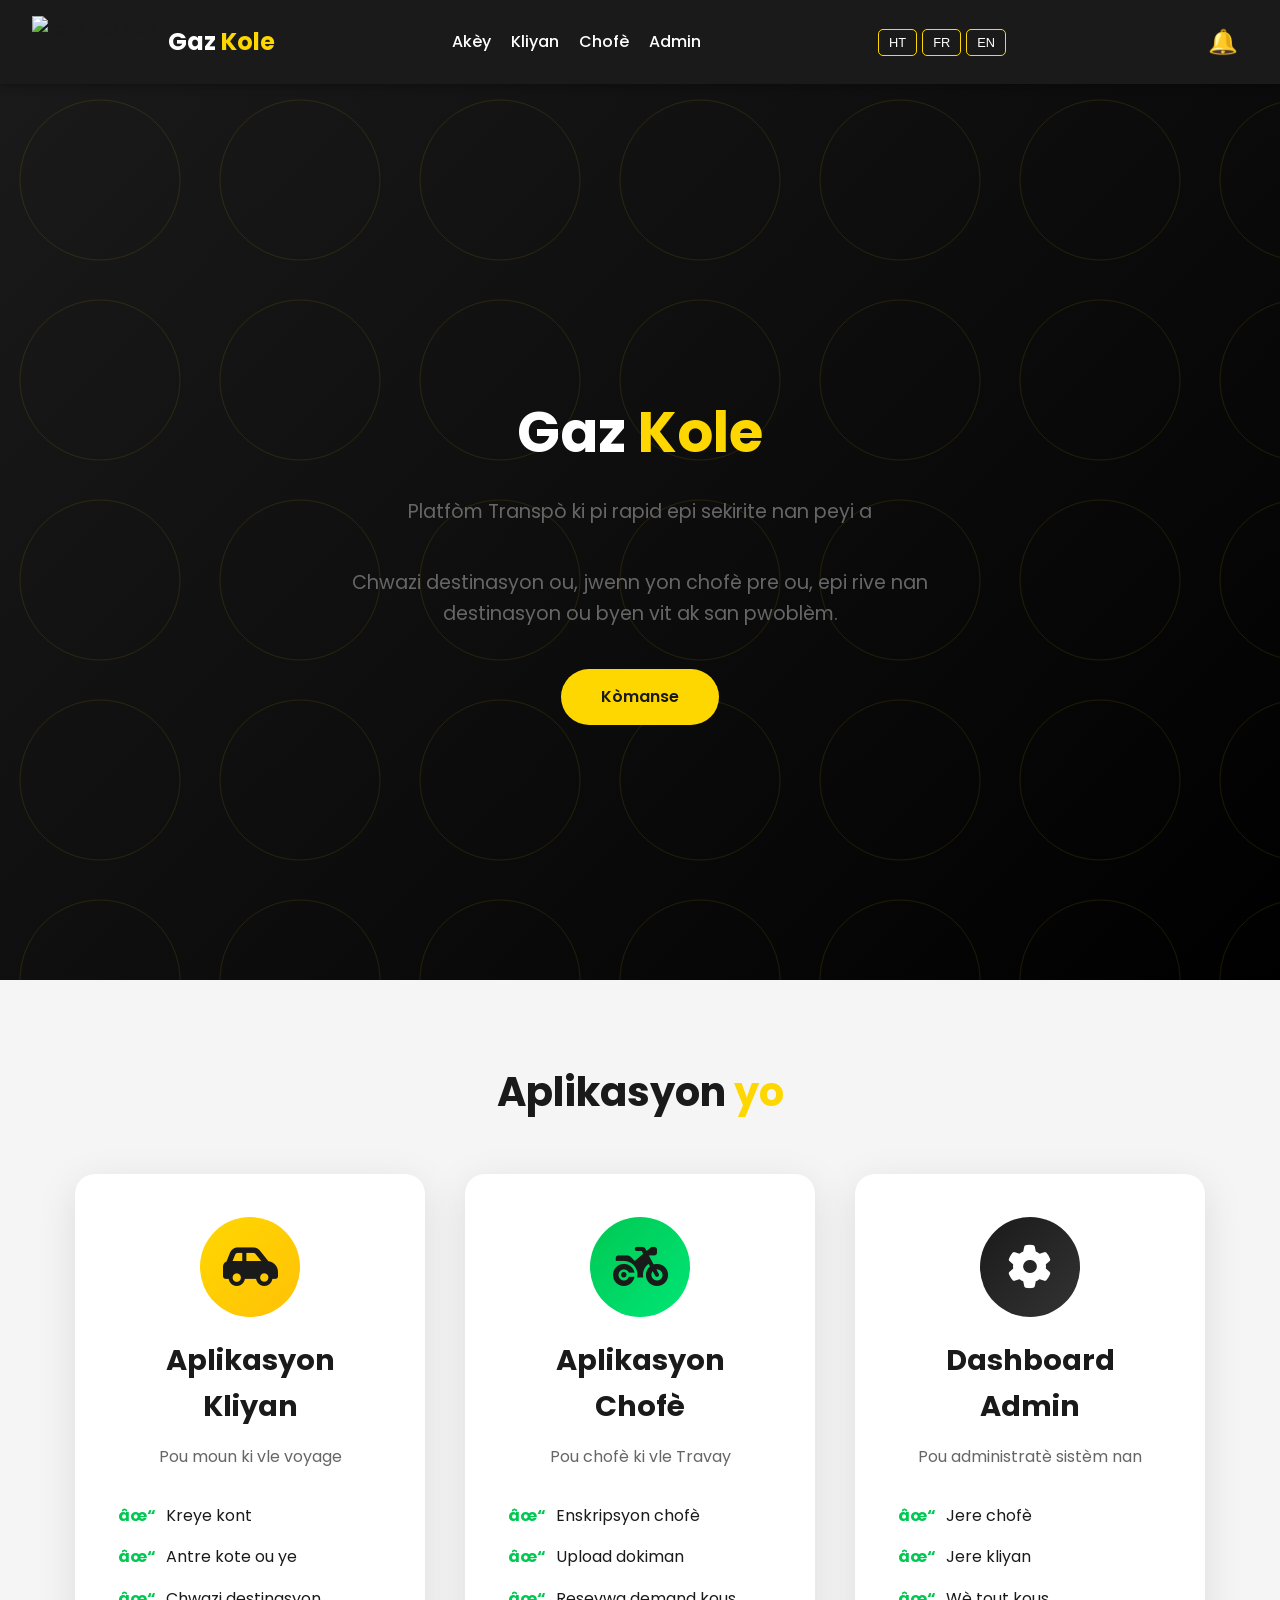
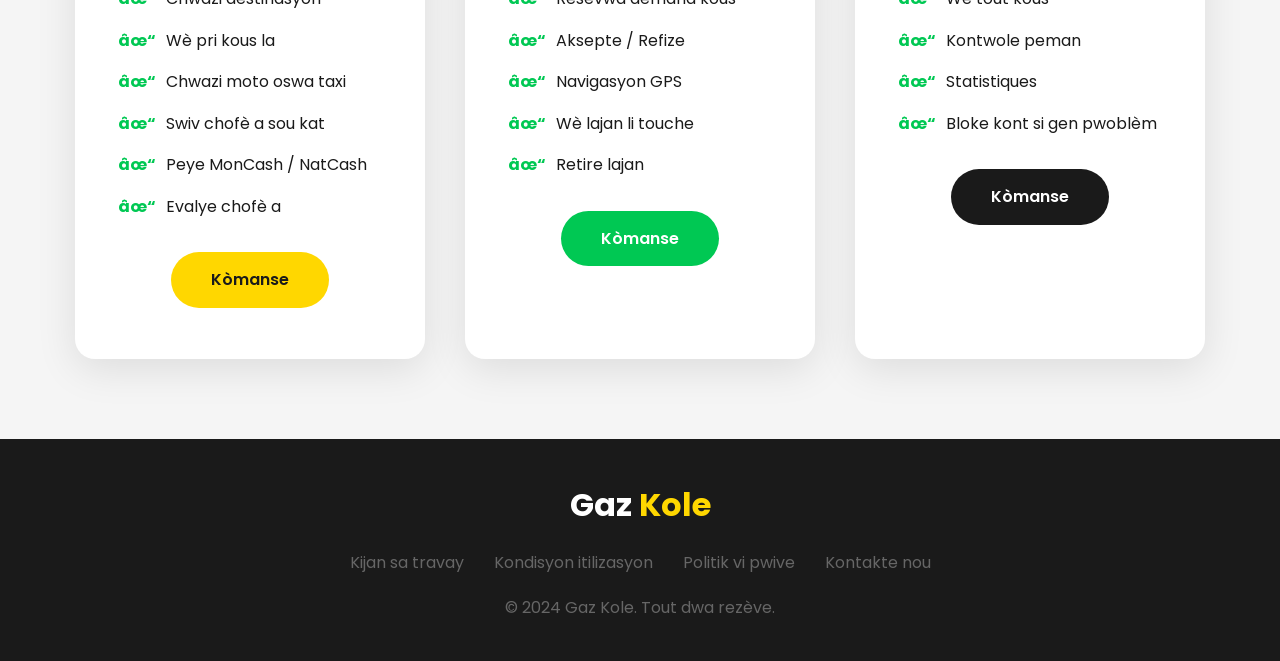
==== Desktop/Gaz kole/index.html @ 20fdd3fc "Fix HT accents and replace icons" ====
<!DOCTYPE html>
<html lang="ht">
<head>
    <meta charset="UTF-8">
    <meta name="viewport" content="width=device-width, initial-scale=1.0">
    <title>Gaz Kole - Platfòm Transpò</title>
    <link rel="stylesheet" href="css/style.css">
    <link rel="stylesheet" href="https://cdnjs.cloudflare.com/ajax/libs/font-awesome/6.5.2/css/all.min.css" integrity="sha512-TdXc5Qv5xOcs0HWmjKpG1v5zYFxOrpvxaEjCNSxF8YgM9opx76qBcaWZxr4GD4tY7loqmDr8X8xCfxQghx7Qig==" crossorigin="anonymous" referrerpolicy="no-referrer" />
    <link rel="icon" href="data:image/svg+xml,<svg xmlns='http://www.w3.org/2000/svg' viewBox='0 0 100 100'><text y='.9em' font-size='90'>🛵</text></svg>">
    
    <!-- Google Maps API -->
    <script src="https://maps.googleapis.com/maps/api/js?key=YOUR_API_KEY&libraries=places" async defer></script>
    
    <!-- Mapbox GL JS -->
    <script src="https://api.mapbox.com/mapbox-gl-js/v2.14.1/mapbox-gl.js"></script>
    <link href="https://api.mapbox.com/mapbox-gl-js/v2.14.1/mapbox-gl.css" rel="stylesheet">
    
    <!-- Firebase SDK -->
    <script src="https://www.gstatic.com/firebasejs/9.22.0/firebase-app-compat.js"></script>
    <script src="https://www.gstatic.com/firebasejs/9.22.0/firebase-messaging-compat.js"></script>
</head>
<body>
    <!-- Header -->
    <header class="header">
        <div class="logo">
            <img src="logo.png" alt="Logo Gaz Kole" class="logo-img">
            <div class="logo-text">Gaz <span>Kole</span></div>
        </div>
        <nav class="nav">
            <a href="#home" data-translate="home">Akèy</a>
            <a href="#client" data-target="client-page" data-translate="client">Kliyan</a>
            <a href="#driver" data-target="driver-page" data-translate="driver">Chofè</a>
            <a href="#admin" data-target="admin-page" data-translate="admin">Admin</a>
        </nav>
        <div class="language-selector">
            <button class="lang-btn" data-lang="ht">HT</button>
            <button class="lang-btn" data-lang="fr">FR</button>
            <button class="lang-btn" data-lang="en">EN</button>
        </div>
        <button class="notification-btn" id="notificationBtn">
            <span>🔔</span>
            <span class="notification-badge" id="notificationBadge" style="display: none;">0</span>
        </button>
    </header>

    <!-- Home Page -->
    <div id="home" class="page active">
        <!-- Hero Section -->
        <section class="hero">
            <div class="hero-content">
                <h1 data-translate="heroTitle">Gaz <span>Kole</span></h1>
                <p data-translate="heroSubtitle">Platfòm Transpò ki pi rapid epi sekirite nan peyi a</p>
                <p data-translate="heroDesc">Chwazi destinasyon ou, jwenn yon chofè pre ou, epi rive nan destinasyon ou byen vit ak san pwoblèm.</p>
                <a href="#apps" class="btn btn-primary" data-translate="getStarted">Kòmanse</a>
            </div>
        </section>

        <!-- Apps Section -->
        <section id="apps" class="apps-section">
            <h2 class="section-title" data-translate="appsTitle">Aplikasyon <span>yo</span></h2>
            <div class="apps-container">
                <!-- Client App Card -->
                <div class="app-card client" data-target="client-page">
                    <div class="app-icon"><i class="fa-solid fa-car-side"></i></div>
                    <h3 data-translate="clientApp">Aplikasyon Kliyan</h3>
                    <p data-translate="clientAppDesc">Pou moun ki vle voyage</p>
                    <ul id="client-features" class="app-features">
                        <li>Kreye kont</li>
                        <li>Antre kote ou ye</li>
                        <li>Chwazi destinasyon</li>
                        <li>Wè pri kous la</li>
                        <li>Chwazi moto oswa taxi</li>
                        <li>Swiv chofè a sou kat</li>
                        <li>Peye MonCash / NatCash</li>
                        <li>Evalye chofè a</li>
                    </ul>
                    <a href="#" class="btn btn-primary" data-target="client-page" data-translate="getStarted">Kòmanse</a>
                </div>

                <!-- Driver App Card -->
                <div class="app-card driver" data-target="driver-page">
                    <div class="app-icon"><i class="fa-solid fa-motorcycle"></i></div>
                    <h3 data-translate="driverApp">Aplikasyon Chofè</h3>
                    <p data-translate="driverAppDesc">Pou chofè ki vle Travay</p>
                    <ul id="driver-features" class="app-features">
                        <li>Enskripsyon chofè</li>
                        <li>Upload dokiman</li>
                        <li>Resevwa demand kous</li>
                        <li>Aksepte / Refize</li>
                        <li>Navigasyon GPS</li>
                        <li>Wè lajan li touche</li>
                        <li>Retire lajan</li>
                    </ul>
                    <a href="#" class="btn btn-secondary" data-target="driver-page" data-translate="getStarted">Kòmanse</a>
                </div>

                <!-- Admin App Card -->
                <div class="app-card admin" data-target="admin-page">
                    <div class="app-icon"><i class="fa-solid fa-gear"></i></div>
                    <h3 data-translate="adminApp">Dashboard Admin</h3>
                    <p data-translate="adminAppDesc">Pou administratè sistèm nan</p>
                    <ul id="admin-features" class="app-features">
                        <li>Jere chofè</li>
                        <li>Jere kliyan</li>
                        <li>Wè tout kous</li>
                        <li>Kontwole peman</li>
                        <li>Statistiques</li>
                        <li>Bloke kont si gen pwoblèm</li>
                    </ul>
                    <a href="#" class="btn btn-dark" data-target="admin-page" data-translate="getStarted">Kòmanse</a>
                </div>
            </div>
        </section>

        <!-- Footer -->
        <footer class="footer">
            <div class="footer-content">
                <div class="footer-logo">Gaz <span>Kole</span></div>
                <div class="footer-links">
                    <a href="#">Kijan sa travay</a>
                    <a href="#">Kondisyon itilizasyon</a>
                    <a href="#">Politik vi pwive</a>
                    <a href="#">Kontakte nou</a>
                </div>
                <p data-translate="footerText">© 2024 Gaz Kole. Tout dwa rezève.</p>
            </div>
        </footer>
    </div>

    <!-- Client App Page -->
    <div id="client-page" class="page">
        <button class="back-btn" onclick="showPage('home')">← <span data-translate="back">Retounen</span></button>
        
        <div class="client-app">
            <div class="client-hero">
                <h2 data-translate="clientTitle">Aplikasyon Kliyan</h2>
            </div>

            <!-- Location Inputs -->
            <div class="location-inputs">
                <div class="input-group">
                    <label data-translate="currentLocation">Kote ou ye</label>
                    <input type="text" id="currentLocation" data-translate-placeholder="currentLocationPlaceholder" placeholder="Antre kote ou ye...">
                </div>
                <div class="input-group">
                    <label data-translate="destination">Destinasyon</label>
                    <input type="text" id="destination" data-translate-placeholder="destinationPlaceholder" placeholder="Antre destinasyon ou...">
                </div>
                <button id="calculatePrice" class="btn btn-primary" style="width: 100%;" data-translate="calculatePrice">Kalkile Pri</button>
            </div>

            <!-- Ride Options -->
            <div class="location-inputs" id="rideOptionsSection" style="display: none;">
                <h3 data-translate="selectVehicle">Chwazi Veyikil</h3>
                <div class="ride-options">
                    <div class="ride-option" data-vehicle="moto">
                        <div class="icon">🏍️</div>
                        <h4 data-translate="motorcycle">Moto</h4>
                        <div class="price">150 HTG</div>
                    </div>
                    <div class="ride-option" data-vehicle="taxi">
                        <div class="icon">🚕</div>
                        <h4 data-translate="taxi">Taxi</h4>
                        <div class="price">300 HTG</div>
                    </div>
                </div>
                
                <div id="priceDisplay" style="display: none; text-align: center; margin: 20px 0;">
                    <span data-translate="price">Pri:</span> <strong id="priceValue">0 HTG</strong>
                </div>

                <h3 data-translate="paymentMethod">Metòd Peman</h3>
                <div class="payment-methods">
                    <div class="payment-method" data-payment="moncash">
                        <div>📱</div>
                        <span data-translate="moncash">MonCash</span>
                    </div>
                    <div class="payment-method" data-payment="natcash">
                        <div>💳</div>
                        <span data-translate="natcash">NatCash</span>
                    </div>
                    <div class="payment-method" data-payment="cash">
                        <div>💵</div>
                        <span data-translate="cash">Kash</span>
                    </div>
                </div>

                <button id="confirmRide" class="btn btn-primary" style="width: 100%;" data-translate="confirmRide">Konfime Kous</button>
            </div>

<!-- Tracking Section -->
            <div id="trackingSection" class="location-inputs" style="display: none;">
                <h3 data-translate="trackDriver">Swiv Chofè a</h3>
                <div id="mapContainer" class="map-container">
                    <div id="clientMap"></div>
                </div>
                <div id="driverInfo" style="text-align: center;">
                    <p><strong><span data-translate="driver">Chofè:</span></strong> Jean Dupont</p>
                    <p>⭐ 4.8/5</p>
                    <p>🚗 Toyota Prius (Bla 1234)</p>
                    <p id="etaDisplay"><span data-translate="eta">Tan estime:</span> <strong id="etaValue">5 minit</strong></p>
                </div>
                <button id="completeRideClient" class="btn btn-primary" style="width: 100%; margin-top: 20px;" data-translate="completeRide">Fini Kous</button>
            </div>

            <!-- Rating Section -->
            <div id="ratingSection" class="location-inputs" style="display: none;">
                <h3 data-translate="rateDriver">Evalye Chofè a</h3>
                <p data-translate="rateText" style="text-align: center; margin: 20px 0;">Ki jan ou satisfè?</p>
                <div class="rating">
                    <span>⭐</span>
                    <span>⭐</span>
                    <span>⭐</span>
                    <span>⭐</span>
                    <span>⭐</span>
                </div>
                <button class="btn btn-primary" style="width: 100%; margin-top: 20px;" onclick="showPage('home')">Mèsi! 🙏</button>
            </div>
        </div>
    </div>

    <!-- Driver App Page -->
    <div id="driver-page" class="page">
        <button class="back-btn" onclick="showPage('home')">← <span data-translate="back">Retounen</span></button>
        
        <div class="driver-app">
            <div class="driver-hero">
                <h2 data-translate="driverTitle">Aplikasyon Chofè</h2>
            </div>
            <!-- Driver Account Creation -->
            <div id="driverSignupSection" class="location-inputs">
                <h3>Kreye Kont Chofe</h3>
                <div class="driver-signup-grid">
                    <div class="input-group">
                        <label for="driverName">Non konple</label>
                        <input type="text" id="driverName" placeholder="Egzanp: Jean Pierre">
                    </div>
                    <div class="input-group">
                        <label for="driverPhone">Telefon</label>
                        <input type="tel" id="driverPhone" placeholder="+509 XXXX XXXX">
                    </div>
                    <div class="input-group">
                        <label for="driverEmail">Imel</label>
                        <input type="email" id="driverEmail" placeholder="ou@egzanp.com">
                    </div>
                    <div class="input-group">
                        <label for="driverPassword">Modpas</label>
                        <input type="password" id="driverPassword" placeholder="Antre modpas">
                    </div>
                    <div class="input-group">
                        <label for="driverVehicleType">Kalite Veyikil</label>
                        <select id="driverVehicleType">
                            <option value="">Chwazi...</option>
                            <option value="moto">Moto</option>
                            <option value="taxi">Taxi</option>
                        </select>
                    </div>
                    <div class="input-group">
                        <label for="driverPlate">Plak machin/moto</label>
                        <input type="text" id="driverPlate" placeholder="Egzanp: AB-12345">
                    </div>
                </div>
                <button id="createDriverAccount" class="btn btn-secondary" style="width: 100%;">Kreye Kont</button>
                <p id="driverAccountMessage" style="display: none; margin-top: 12px; color: var(--primary-green); font-weight: 600;"></p>
            </div>

            <!-- Driver Status -->
            <div class="driver-status">
                <div class="status-card">
                    <h4 data-translate="onlineStatus">Estati:</h4>
                    <span id="statusText" style="color: #ff4444; font-weight: 600;" data-translate="offline">Dekonekte</span>
                    <br><br>
                    <label style="display: flex; align-items: center; justify-content: center; gap: 10px;">
                        <input type="checkbox" id="statusToggle" style="width: 20px; height: 20px;">
                        <span data-translate="online">Enliy</span>
                    </label>
                </div>
                <div class="status-card">
                    <h4 data-translate="totalEarnings">Total Ganany</h4>
                    <span class="value">12,500 HTG</span>
                </div>
                <div class="status-card">
                    <h4 data-translate="todayRides">Kous Jodi a</h4>
                    <span class="value">8 <small data-translate="rides">kous</small></span>
                </div>
            </div>

            <!-- Ride Request -->
            <div id="rideRequest" class="ride-request">
                <h3>🚨 <span data-translate="newRequest">Nouvo Demand!</span></h3>
                <div class="request-details">
                    <div class="detail-item">
                        <label data-translate="pickupLocation">Lè vize Pick-up:</label>
                        <span>Rue Montagne, Petyon-Vil</span>
                    </div>
                    <div class="detail-item">
                        <label data-translate="dropoffLocation">Destinasyon:</label>
                        <span>Aeropò Intènasyonal Toussaint Louverture</span>
                    </div>
                    <div class="detail-item">
                        <label data-translate="distance">Distans:</label>
                        <span>15 km</span>
                    </div>
                    <div class="detail-item">
                        <label data-translate="estimatedEarnings">Estime Ganany:</label>
                        <span style="color: #00C853; font-weight: bold;">450 HTG</span>
                    </div>
                </div>
                <div class="request-actions">
                    <button id="acceptRide" class="btn btn-secondary" data-translate="accept">Aksepte</button>
                    <button id="declineRide" class="btn btn-dark" data-translate="decline">Refize</button>
                </div>
            </div>

<!-- Ride In Progress -->
            <div id="rideInProgress" class="location-inputs" style="display: none;">
                <h3>🚗 <span data-translate="rideInProgress">Kous la k ap fèt...</span></h3>
                <div id="driverMapContainer" class="map-container">
                    <div id="driverMap"></div>
                </div>
                <div id="navigationInfo" style="text-align: center; margin: 15px 0;">
                    <p><strong data-translate="navigateTo">Navige nan:</strong> <span id="navDestination">Aeropò Intènasyonal</span></p>
                    <p id="distanceDisplay"><span data-translate="distanceRemaining">Distans ki rete:</span> <strong id="distanceValue">8.5 km</strong></p>
                </div>
                <button id="startRideBtn" class="btn btn-primary" style="width: 100%; margin-bottom: 10px;" data-translate="startRide">Kòmanse Kous</button>
                <button id="completeRideBtn" class="btn btn-secondary" style="width: 100%;" data-translate="completeRide">Fini Kous</button>
            </div>

            <!-- Driver Menu -->
            <div class="location-inputs">
                <h3>📋 Menu</h3>
                <div style="display: grid; grid-template-columns: 1fr 1fr; gap: 15px; margin-top: 20px;">
                    <button class="btn btn-dark" data-translate="documents">Dokiman</button>
                    <button class="btn btn-dark" data-translate="earnings">Ganany</button>
                    <button class="btn btn-primary" data-translate="withdraw">Retire Lajan</button>
                    <button class="btn btn-dark" onclick="showPage('home')" data-translate="back">Retounen</button>
                </div>
            </div>
        </div>
    </div>

    <!-- Admin Dashboard Page -->
    <div id="admin-page" class="page">
        <button class="back-btn" onclick="showPage('home')">← <span data-translate="back">Retounen</span></button>
        
        <div class="admin-app">
            <div class="admin-hero">
                <h2 data-translate="adminTitle">Dashboard Admin</h2>
            </div>

            <!-- Stats Grid -->
            <div class="stats-grid">
                <div class="stat-card users">
                    <h4 data-translate="totalUsers">Total Itilizatè</h4>
                    <span class="value">2,450</span>
                </div>
                <div class="stat-card drivers">
                    <h4 data-translate="totalDrivers">Total Chofè</h4>
                    <span class="value">380</span>
                </div>
                <div class="stat-card rides">
                    <h4 data-translate="totalRides">Total Kous</h4>
                    <span class="value">15,230</span>
                </div>
                <div class="stat-card revenue">
                    <h4 data-translate="totalRevenue">Total Revni</h4>
                    <span class="value">45,200,000 HTG</span>
                </div>
            </div>

            <!-- Users Table -->
            <div class="admin-table">
                <h3 data-translate="users">Itilizatè yo</h3>
                <table>
                    <thead>
                        <tr>
                            <th data-translate="name">Non</th>
                            <th data-translate="email">Imèl</th>
                            <th data-translate="phone">Telefòn</th>
                            <th data-translate="status">Estati</th>
                            <th data-translate="actions">Aksyon</th>
                        </tr>
                    </thead>
                    <tbody>
                        <tr>
                            <td>Marie Jean</td>
                            <td>marie@example.com</td>
                            <td>+509 1234 5678</td>
                            <td><span class="status-badge active">Aktif</span></td>
                            <td>
                                <button class="action-btn view">Wè</button>
                                <button class="action-btn block">Bloke</button>
                            </td>
                        </tr>
                        <tr>
                            <td>Jean Pierre</td>
                            <td>jean@example.com</td>
                            <td>+509 2345 6789</td>
                            <td><span class="status-badge active">Aktif</span></td>
                            <td>
                                <button class="action-btn view">Wè</button>
                                <button class="action-btn block">Bloke</button>
                            </td>
                        </tr>
                        <tr>
                            <td>Claire Dubois</td>
                            <td>claire@example.com</td>
                            <td>+509 3456 7890</td>
                            <td><span class="status-badge pending">tann</span></td>
                            <td>
                                <button class="action-btn view">Wè</button>
                                <button class="action-btn block">Bloke</button>
                            </td>
                        </tr>
                    </tbody>
                </table>
            </div>

            <!-- Drivers Table -->
            <div class="admin-table" style="margin-top: 30px;">
                <h3 data-translate="drivers">Chofè yo</h3>
                <table>
                    <thead>
                        <tr>
                            <th data-translate="name">Non</th>
                            <th data-translate="email">Imèl</th>
                            <th data-translate="phone">Telefòn</th>
                            <th data-translate="status">Estati</th>
                            <th data-translate="actions">Aksyon</th>
                        </tr>
                    </thead>
                    <tbody>
                        <tr>
                            <td>Michel Salomon</td>
                            <td>michel@example.com</td>
                            <td>+509 4567 8901</td>
                            <td><span class="status-badge active">Aktif</span></td>
                            <td>
                                <button class="action-btn view">Wè</button>
                                <button class="action-btn block">Bloke</button>
                            </td>
                        </tr>
                        <tr>
                            <td>Robert Joseph</td>
                            <td>robert@example.com</td>
                            <td>+509 5678 9012</td>
                            <td><span class="status-badge blocked">Bloke</span></td>
                            <td>
                                <button class="action-btn view">Wè</button>
                                <button class="action-btn block">Debloke</button>
                            </td>
                        </tr>
                        <tr>
                            <td>James Peterson</td>
                            <td>james@example.com</td>
                            <td>+509 6789 0123</td>
                            <td><span class="status-badge active">Aktif</span></td>
                            <td>
                                <button class="action-btn view">Wè</button>
                                <button class="action-btn block">Bloke</button>
                            </td>
                        </tr>
                    </tbody>
                </table>
            </div>

            <!-- All Rides Table -->
            <div class="admin-table" style="margin-top: 30px;">
                <h3 data-translate="allRides">Tout Kous yo</h3>
                <table>
                    <thead>
                        <tr>
                            <th>ID</th>
                            <th data-translate="name">Kliyan</th>
                            <th data-translate="name">Chofè</th>
                            <th>Itineraire</th>
                            <th>Pri</th>
                            <th data-translate="status">Estati</th>
                        </tr>
                    </thead>
                    <tbody>
                        <tr>
                            <td>#1001</td>
                            <td>Marie Jean</td>
                            <td>Michel Salomon</td>
                            <td>Petyon-Vil → Tabarre</td>
                            <td>250 HTG</td>
                            <td><span class="status-badge active">Fini</span></td>
                        </tr>
                        <tr>
                            <td>#1002</td>
                            <td>Jean Pierre</td>
                            <td>James Peterson</td>
                            <td>Carrefour → Delmas</td>
                            <td>300 HTG</td>
                            <td><span class="status-badge active">Fini</span></td>
                        </tr>
                        <tr>
                            <td>#1003</td>
                            <td>Claire Dubois</td>
                            <td>Michel Salomon</td>
                            <td>Place Boyer → Aeropò</td>
                            <td>500 HTG</td>
                            <td><span class="status-badge pending">An kous</span></td>
                        </tr>
                    </tbody>
                </table>
            </div>
        </div>
    </div>

<!-- Payment Modal -->
    <div id="paymentModal" class="payment-modal" style="display: none;">
        <div class="payment-modal-content">
            <span class="close-payment" onclick="closePaymentModal()">&times;</span>
            <h3 data-translate="processingPayment">Pwosesis Peman...</h3>
            <div class="payment-loader">
                <div class="spinner"></div>
            </div>
            <p id="paymentInstructions">Peye ak <span id="paymentMethodName">MonCash</span></p>
            <div id="paymentDetails">
                <p><strong>Nimewo:</strong> ******1234</p>
                <p><strong>Montan:</strong> <span id="paymentAmount">300 HTG</span></p>
            </div>
            <p class="payment-hint" data-translate="paymentHint">Voye lajan nan nimewo sa a, puis tape kòd la.</p>
            <input type="text" id="paymentCode" class="payment-code-input" placeholder="Antre kòd peman">
            <button id="confirmPayment" class="btn btn-primary" style="width: 100%; margin-top: 15px;" data-translate="confirmPayment">Konfime Peman</button>
        </div>
    </div>

    <!-- Notification Toast -->
    <div id="notificationToast" class="notification-toast" style="display: none;">
        <div class="toast-content">
            <span class="toast-icon">🔔</span>
            <div class="toast-message">
                <strong id="toastTitle">Nouvo Mesaj</strong>
                <p id="toastBody">Ou gen yon nouvo demand!</p>
            </div>
        </div>
    </div>

    <script src="js/main.js"></script>
</body>
</html>
---- Desktop/Gaz kole/css/style.css ----
﻿/* Gaz Kole - Main Stylesheet */
/* Color Scheme: Yellow #FFD700, Black #1A1A1A, Green #00C853 */

@import url('https://fonts.googleapis.com/css2?family=Poppins:wght@300;400;500;600;700&display=swap');

:root {
    --primary-yellow: #FFD700;
    --primary-black: #1A1A1A;
    --primary-green: #00C853;
    --dark-black: #000000;
    --light-gray: #f5f5f5;
    --white: #ffffff;
    --gray: #666666;
    --red: #ff4444;
}

* {
    margin: 0;
    padding: 0;
    box-sizing: border-box;
}

body {
    font-family: 'Poppins', sans-serif;
    background-color: var(--light-gray);
    color: var(--primary-black);
    line-height: 1.6;
}

/* Header Styles */
.header {
    background-color: var(--primary-black);
    padding: 1rem 2rem;
    position: fixed;
    width: 100%;
    top: 0;
    z-index: 1000;
    display: flex;
    justify-content: space-between;
    align-items: center;
    box-shadow: 0 2px 10px rgba(0,0,0,0.3);
}

.logo {
    display: flex;
    align-items: center;
    gap: 10px;
}

.logo-img {
    height: 52px;
    width: auto;
    object-fit: contain;
}

.logo-icon {
    width: 50px;
    height: 50px;
    background: linear-gradient(135deg, var(--primary-yellow), var(--primary-green));
    border-radius: 50%;
    display: flex;
    align-items: center;
    justify-content: center;
    font-size: 24px;
    color: var(--primary-black);
    font-weight: bold;
}

.logo-text {
    color: var(--white);
    font-size: 1.5rem;
    font-weight: 700;
}

.logo-text span {
    color: var(--primary-yellow);
}

.nav {
    display: flex;
    gap: 20px;
    align-items: center;
}

.nav a {
    color: var(--white);
    text-decoration: none;
    font-weight: 500;
    transition: color 0.3s;
}

.nav a:hover {
    color: var(--primary-yellow);
}

.language-selector {
    display: flex;
    gap: 5px;
}

.lang-btn {
    background: transparent;
    border: 1px solid var(--primary-yellow);
    color: var(--white);
    padding: 5px 10px;
    border-radius: 5px;
    cursor: pointer;
    font-size: 0.8rem;
    transition: all 0.3s;
}

.lang-btn:hover,
.lang-btn.active {
    background: var(--primary-yellow);
    color: var(--primary-black);
}

/* Hero Section */
.hero {
    background: linear-gradient(135deg, var(--primary-black) 0%, var(--dark-black) 100%);
    min-height: 100vh;
    display: flex;
    flex-direction: column;
    justify-content: center;
    align-items: center;
    text-align: center;
    padding: 120px 20px 60px;
    position: relative;
    overflow: hidden;
}

.hero::before {
    content: '';
    position: absolute;
    top: 0;
    left: 0;
    right: 0;
    bottom: 0;
    background: url('data:image/svg+xml,<svg xmlns="http://www.w3.org/2000/svg" viewBox="0 0 100 100"><circle cx="50" cy="50" r="40" fill="none" stroke="%23FFD700" stroke-width="0.5" opacity="0.1"/></svg>');
    background-size: 200px;
    animation: rotate 30s linear infinite;
}

@keyframes rotate {
    from { transform: rotate(0deg); }
    to { transform: rotate(360deg); }
}

.hero-content {
    position: relative;
    z-index: 1;
}

.hero h1 {
    color: var(--white);
    font-size: 3.5rem;
    margin-bottom: 20px;
    animation: fadeInUp 1s ease;
}

.hero h1 span {
    color: var(--primary-yellow);
}

.hero p {
    color: var(--gray);
    font-size: 1.2rem;
    margin-bottom: 40px;
    max-width: 600px;
    animation: fadeInUp 1s ease 0.2s both;
}

@keyframes fadeInUp {
    from {
        opacity: 0;
        transform: translateY(30px);
    }
    to {
        opacity: 1;
        transform: translateY(0);
    }
}

/* App Cards Section */
.apps-section {
    padding: 80px 20px;
    background: var(--light-gray);
}

.section-title {
    text-align: center;
    font-size: 2.5rem;
    color: var(--primary-black);
    margin-bottom: 50px;
}

.section-title span {
    color: var(--primary-yellow);
}

.apps-container {
    display: flex;
    justify-content: center;
    gap: 40px;
    flex-wrap: wrap;
    max-width: 1200px;
    margin: 0 auto;
}

.app-card {
    background: var(--white);
    border-radius: 20px;
    padding: 40px;
    width: 350px;
    text-align: center;
    box-shadow: 0 10px 40px rgba(0,0,0,0.1);
    transition: all 0.3s;
    cursor: pointer;
    border: 3px solid transparent;
}

.app-card:hover {
    transform: translateY(-10px);
    border-color: var(--primary-yellow);
    box-shadow: 0 20px 60px rgba(0,0,0,0.2);
}

.app-icon {
    width: 100px;
    height: 100px;
    margin: 0 auto 20px;
    border-radius: 50%;
    display: flex;
    align-items: center;
    justify-content: center;
    font-size: 40px;
    color: var(--primary-black);
}

.app-card.client .app-icon {
    background: linear-gradient(135deg, var(--primary-yellow), #FFC107);
}

.app-card.driver .app-icon {
    background: linear-gradient(135deg, var(--primary-green), #00E676);
}

.app-card.admin .app-icon {
    background: linear-gradient(135deg, var(--primary-black), #333);
    color: var(--white);
}

.app-icon i {
    font-size: 44px;
}

.app-card.admin .app-icon i {
    color: var(--white);
}

.app-card h3 {
    font-size: 1.8rem;
    color: var(--primary-black);
    margin-bottom: 15px;
}

.app-card p {
    color: var(--gray);
    margin-bottom: 25px;
}

.app-features {
    text-align: left;
    margin-bottom: 25px;
}

.app-features li {
    list-style: none;
    padding: 8px 0;
    color: var(--primary-black);
    display: flex;
    align-items: center;
    gap: 10px;
}

.app-features li::before {
    content: 'âœ“';
    color: var(--primary-green);
    font-weight: bold;
}

.btn {
    display: inline-block;
    padding: 15px 40px;
    border-radius: 30px;
    text-decoration: none;
    font-weight: 600;
    transition: all 0.3s;
    cursor: pointer;
    border: none;
    font-size: 1rem;
}

.btn-primary {
    background: var(--primary-yellow);
    color: var(--primary-black);
}

.btn-primary:hover {
    background: #FFC107;
    transform: scale(1.05);
}

.btn-secondary {
    background: var(--primary-green);
    color: var(--white);
}

.btn-secondary:hover {
    background: #00E676;
    transform: scale(1.05);
}

.btn-dark {
    background: var(--primary-black);
    color: var(--white);
}

.btn-dark:hover {
    background: #333;
    transform: scale(1.05);
}

/* Footer */
.footer {
    background: var(--primary-black);
    color: var(--white);
    padding: 40px 20px;
    text-align: center;
}

.footer-content {
    max-width: 1200px;
    margin: 0 auto;
}

.footer-logo {
    font-size: 2rem;
    font-weight: 700;
    margin-bottom: 20px;
}

.footer-logo span {
    color: var(--primary-yellow);
}

.footer-links {
    display: flex;
    justify-content: center;
    gap: 30px;
    margin-bottom: 20px;
    flex-wrap: wrap;
}

.footer-links a {
    color: var(--gray);
    text-decoration: none;
    transition: color 0.3s;
}

.footer-links a:hover {
    color: var(--primary-yellow);
}

.footer p {
    color: var(--gray);
}

/* Responsive */
@media (max-width: 768px) {
    .header {
        padding: 1rem;
    }
    
    .logo-text {
        font-size: 1.2rem;
    }
    
    .nav {
        display: none;
    }
    
    .hero h1 {
        font-size: 2rem;
    }
    
    .hero p {
        font-size: 1rem;
    }
    
    .apps-container {
        flex-direction: column;
        align-items: center;
    }
    
    .app-card {
        width: 100%;
        max-width: 350px;
    }
}

/* Page-specific styles */
.page {
    display: none;
    padding-top: 80px;
    min-height: 100vh;
}

.page.active {
    display: block;
}

/* Client App Styles */
.client-app {
    max-width: 1200px;
    margin: 0 auto;
    padding: 20px;
}

.client-hero {
    background: linear-gradient(135deg, var(--primary-yellow), #FFC107);
    border-radius: 20px;
    padding: 40px;
    margin-bottom: 30px;
    text-align: center;
}

.client-hero h2 {
    color: var(--primary-black);
    font-size: 2rem;
}

.location-inputs {
    background: var(--white);
    border-radius: 20px;
    padding: 30px;
    box-shadow: 0 10px 40px rgba(0,0,0,0.1);
    margin-bottom: 30px;
}

.input-group {
    margin-bottom: 20px;
}

.input-group label {
    display: block;
    margin-bottom: 8px;
    font-weight: 600;
    color: var(--primary-black);
}

.input-group input,
.input-group select {
    width: 100%;
    padding: 15px;
    border: 2px solid #ddd;
    border-radius: 10px;
    font-size: 1rem;
    font-family: inherit;
    transition: border-color 0.3s;
}

.input-group input:focus,
.input-group select:focus {
    outline: none;
    border-color: var(--primary-yellow);
}

.ride-options {
    display: flex;
    gap: 20px;
    margin-bottom: 20px;
    flex-wrap: wrap;
}

.ride-option {
    flex: 1;
    min-width: 200px;
    background: var(--white);
    border: 3px solid #ddd;
    border-radius: 15px;
    padding: 20px;
    text-align: center;
    cursor: pointer;
    transition: all 0.3s;
}

.ride-option:hover,
.ride-option.selected {
    border-color: var(--primary-green);
    background: rgba(0, 200, 83, 0.1);
}

.ride-option .icon {
    font-size: 40px;
    margin-bottom: 10px;
}

.ride-option h4 {
    color: var(--primary-black);
    margin-bottom: 5px;
}

.ride-option .price {
    color: var(--primary-green);
    font-weight: 700;
    font-size: 1.2rem;
}

.payment-methods {
    display: flex;
    gap: 15px;
    margin-bottom: 20px;
    flex-wrap: wrap;
}

.payment-method {
    flex: 1;
    min-width: 120px;
    padding: 15px;
    background: var(--white);
    border: 2px solid #ddd;
    border-radius: 10px;
    text-align: center;
    cursor: pointer;
    transition: all 0.3s;
}

.payment-method:hover,
.payment-method.selected {
    border-color: var(--primary-yellow);
    background: rgba(255, 215, 0, 0.1);
}

/* Driver App Styles */
.driver-app {
    max-width: 1200px;
    margin: 0 auto;
    padding: 20px;
}

.driver-hero {
    background: linear-gradient(135deg, var(--primary-green), #00E676);
    border-radius: 20px;
    padding: 40px;
    margin-bottom: 30px;
    text-align: center;
}


.driver-signup-grid {
    display: grid;
    grid-template-columns: 1fr 1fr;
    gap: 15px;
}

@media (max-width: 768px) {
    .driver-signup-grid {
        grid-template-columns: 1fr;
    }
}

.driver-status {
    display: flex;
    justify-content: center;
    gap: 30px;
    margin-bottom: 30px;
    flex-wrap: wrap;
}

.status-card {
    background: var(--white);
    border-radius: 15px;
    padding: 25px;
    text-align: center;
    min-width: 200px;
    box-shadow: 0 5px 20px rgba(0,0,0,0.1);
}

.status-card h4 {
    color: var(--gray);
    margin-bottom: 10px;
}

.status-card .value {
    font-size: 2rem;
    font-weight: 700;
    color: var(--primary-black);
}

.ride-request {
    background: var(--white);
    border-radius: 20px;
    padding: 30px;
    box-shadow: 0 10px 40px rgba(0,0,0,0.1);
    margin-bottom: 30px;
    display: none;
}

.ride-request.active {
    display: block;
    animation: slideIn 0.5s ease;
}

@keyframes slideIn {
    from {
        opacity: 0;
        transform: translateY(-20px);
    }
    to {
        opacity: 1;
        transform: translateY(0);
    }
}

.ride-request h3 {
    color: var(--primary-black);
    margin-bottom: 20px;
}

.request-details {
    display: grid;
    grid-template-columns: 1fr 1fr;
    gap: 20px;
    margin-bottom: 20px;
}

.detail-item {
    padding: 15px;
    background: var(--light-gray);
    border-radius: 10px;
}

.detail-item label {
    display: block;
    color: var(--gray);
    font-size: 0.9rem;
    margin-bottom: 5px;
}

.detail-item span {
    color: var(--primary-black);
    font-weight: 600;
}

.request-actions {
    display: flex;
    gap: 15px;
}

.request-actions .btn {
    flex: 1;
}

/* Admin Dashboard Styles */
.admin-app {
    max-width: 1400px;
    margin: 0 auto;
    padding: 20px;
}

.admin-hero {
    background: linear-gradient(135deg, var(--primary-black), #333);
    border-radius: 20px;
    padding: 40px;
    margin-bottom: 30px;
    text-align: center;
}

.admin-hero h2 {
    color: var(--white);
    font-size: 2rem;
}

.stats-grid {
    display: grid;
    grid-template-columns: repeat(auto-fit, minmax(250px, 1fr));
    gap: 20px;
    margin-bottom: 30px;
}

.stat-card {
    background: var(--white);
    border-radius: 15px;
    padding: 25px;
    box-shadow: 0 5px 20px rgba(0,0,0,0.1);
    border-left: 5px solid;
}

.stat-card.users {
    border-color: var(--primary-yellow);
}

.stat-card.drivers {
    border-color: var(--primary-green);
}

.stat-card.rides {
    border-color: var(--primary-black);
}

.stat-card.revenue {
    border-color: var(--red);
}

.stat-card h4 {
    color: var(--gray);
    margin-bottom: 10px;
}

.stat-card .value {
    font-size: 2rem;
    font-weight: 700;
    color: var(--primary-black);
}

.admin-table {
    background: var(--white);
    border-radius: 20px;
    padding: 30px;
    box-shadow: 0 10px 40px rgba(0,0,0,0.1);
    overflow-x: auto;
}

.admin-table h3 {
    color: var(--primary-black);
    margin-bottom: 20px;
}

table {
    width: 100%;
    border-collapse: collapse;
}

th, td {
    padding: 15px;
    text-align: left;
    border-bottom: 1px solid #ddd;
}

th {
    background: var(--primary-black);
    color: var(--white);
    font-weight: 600;
}

tr:hover {
    background: var(--light-gray);
}

.status-badge {
    padding: 5px 15px;
    border-radius: 20px;
    font-size: 0.9rem;
    font-weight: 600;
}

.status-badge.active {
    background: rgba(0, 200, 83, 0.2);
    color: var(--primary-green);
}

.status-badge.pending {
    background: rgba(255, 215, 0, 0.2);
    color: #FFA000;
}

.status-badge.blocked {
    background: rgba(255, 68, 68, 0.2);
    color: var(--red);
}

.action-btn {
    padding: 8px 15px;
    border: none;
    border-radius: 5px;
    cursor: pointer;
    font-size: 0.9rem;
    transition: all 0.3s;
}

.action-btn.view {
    background: var(--primary-black);
    color: var(--white);
}

.action-btn.block {
    background: var(--red);
    color: var(--white);
}

/* Notification Button */
.notification-btn {
    background: transparent;
    border: none;
    cursor: pointer;
    font-size: 1.5rem;
    position: relative;
    padding: 5px 10px;
    margin-left: 15px;
}

.notification-badge {
    position: absolute;
    top: 0;
    right: 0;
    background: var(--red);
    color: white;
    border-radius: 50%;
    width: 20px;
    height: 20px;
    font-size: 0.7rem;
    display: flex;
    align-items: center;
    justify-content: center;
    font-weight: bold;
}

/* Map Container Styles */
.map-container {
    width: 100%;
    height: 250px;
    border-radius: 15px;
    overflow: hidden;
    margin: 20px 0;
    box-shadow: 0 5px 20px rgba(0,0,0,0.1);
}

#clientMap, #driverMap {
    width: 100%;
    height: 100%;
    background: #e5e3df;
}

/* Payment Modal */
.payment-modal {
    position: fixed;
    top: 0;
    left: 0;
    width: 100%;
    height: 100%;
    background: rgba(0,0,0,0.7);
    display: flex;
    align-items: center;
    justify-content: center;
    z-index: 2000;
}

.payment-modal-content {
    background: var(--white);
    padding: 40px;
    border-radius: 20px;
    width: 90%;
    max-width: 400px;
    text-align: center;
    position: relative;
    animation: slideIn 0.3s ease;
}

.close-payment {
    position: absolute;
    top: 15px;
    right: 20px;
    font-size: 2rem;
    cursor: pointer;
    color: var(--gray);
}

.close-payment:hover {
    color: var(--primary-black);
}

.payment-loader {
    margin: 30px 0;
}

.spinner {
    width: 50px;
    height: 50px;
    border: 5px solid #f3f3f3;
    border-top: 5px solid var(--primary-yellow);
    border-radius: 50%;
    animation: spin 1s linear infinite;
    margin: 0 auto;
}

@keyframes spin {
    0% { transform: rotate(0deg); }
    100% { transform: rotate(360deg); }
}

#paymentDetails {
    background: var(--light-gray);
    padding: 20px;
    border-radius: 10px;
    margin: 20px 0;
}

#paymentDetails p {
    margin: 10px 0;
    color: var(--primary-black);
}

.payment-hint {
    font-size: 0.9rem;
    color: var(--gray);
    margin: 15px 0;
}

.payment-code-input {
    width: 100%;
    padding: 15px;
    border: 2px solid #ddd;
    border-radius: 10px;
    font-size: 1rem;
    text-align: center;
    letter-spacing: 3px;
}

.payment-code-input:focus {
    outline: none;
    border-color: var(--primary-yellow);
}

/* Notification Toast */
.notification-toast {
    position: fixed;
    top: 100px;
    right: 20px;
    background: var(--white);
    border-radius: 15px;
    padding: 20px;
    box-shadow: 0 10px 40px rgba(0,0,0,0.2);
    z-index: 3000;
    animation: slideInRight 0.3s ease;
    border-left: 5px solid var(--primary-yellow);
    max-width: 350px;
}

@keyframes slideInRight {
    from {
        transform: translateX(100%);
        opacity: 0;
    }
    to {
        transform: translateX(0);
        opacity: 1;
    }
}

.toast-content {
    display: flex;
    align-items: center;
    gap: 15px;
}

.toast-icon {
    font-size: 2rem;
}

.toast-message strong {
    display: block;
    margin-bottom: 5px;
    color: var(--primary-black);
}

.toast-message p {
    margin: 0;
    color: var(--gray);
    font-size: 0.9rem;
}

/* Loading Overlay */
.loading-overlay {
    position: fixed;
    top: 0;
    left: 0;
    width: 100%;
    height: 100%;
    background: rgba(0,0,0,0.7);
    display: flex;
    align-items: center;
    justify-content: center;
    z-index: 2500;
}

.loading-content {
    background: var(--white);
    padding: 40px;
    border-radius: 20px;
    text-align: center;
}

/* Back Button */
.back-btn {
    position: fixed;
    top: 100px;
    left: 20px;
    background: var(--primary-yellow);
    color: var(--primary-black);
    padding: 15px 25px;
    border-radius: 30px;
    text-decoration: none;
    font-weight: 600;
    z-index: 999;
    transition: all 0.3s;
    cursor: pointer;
    border: none;
    display: flex;
    align-items: center;
    gap: 10px;
}

.back-btn:hover {
    transform: scale(1.05);
    background: #FFC107;
}

/* Rating Stars */
.rating {
    display: flex;
    gap: 5px;
    justify-content: center;
}

.rating span {
    font-size: 2rem;
    color: #ddd;
    cursor: pointer;
    transition: color 0.3s;
}

.rating span.active,
.rating span:hover {
    color: var(--primary-yellow);
}
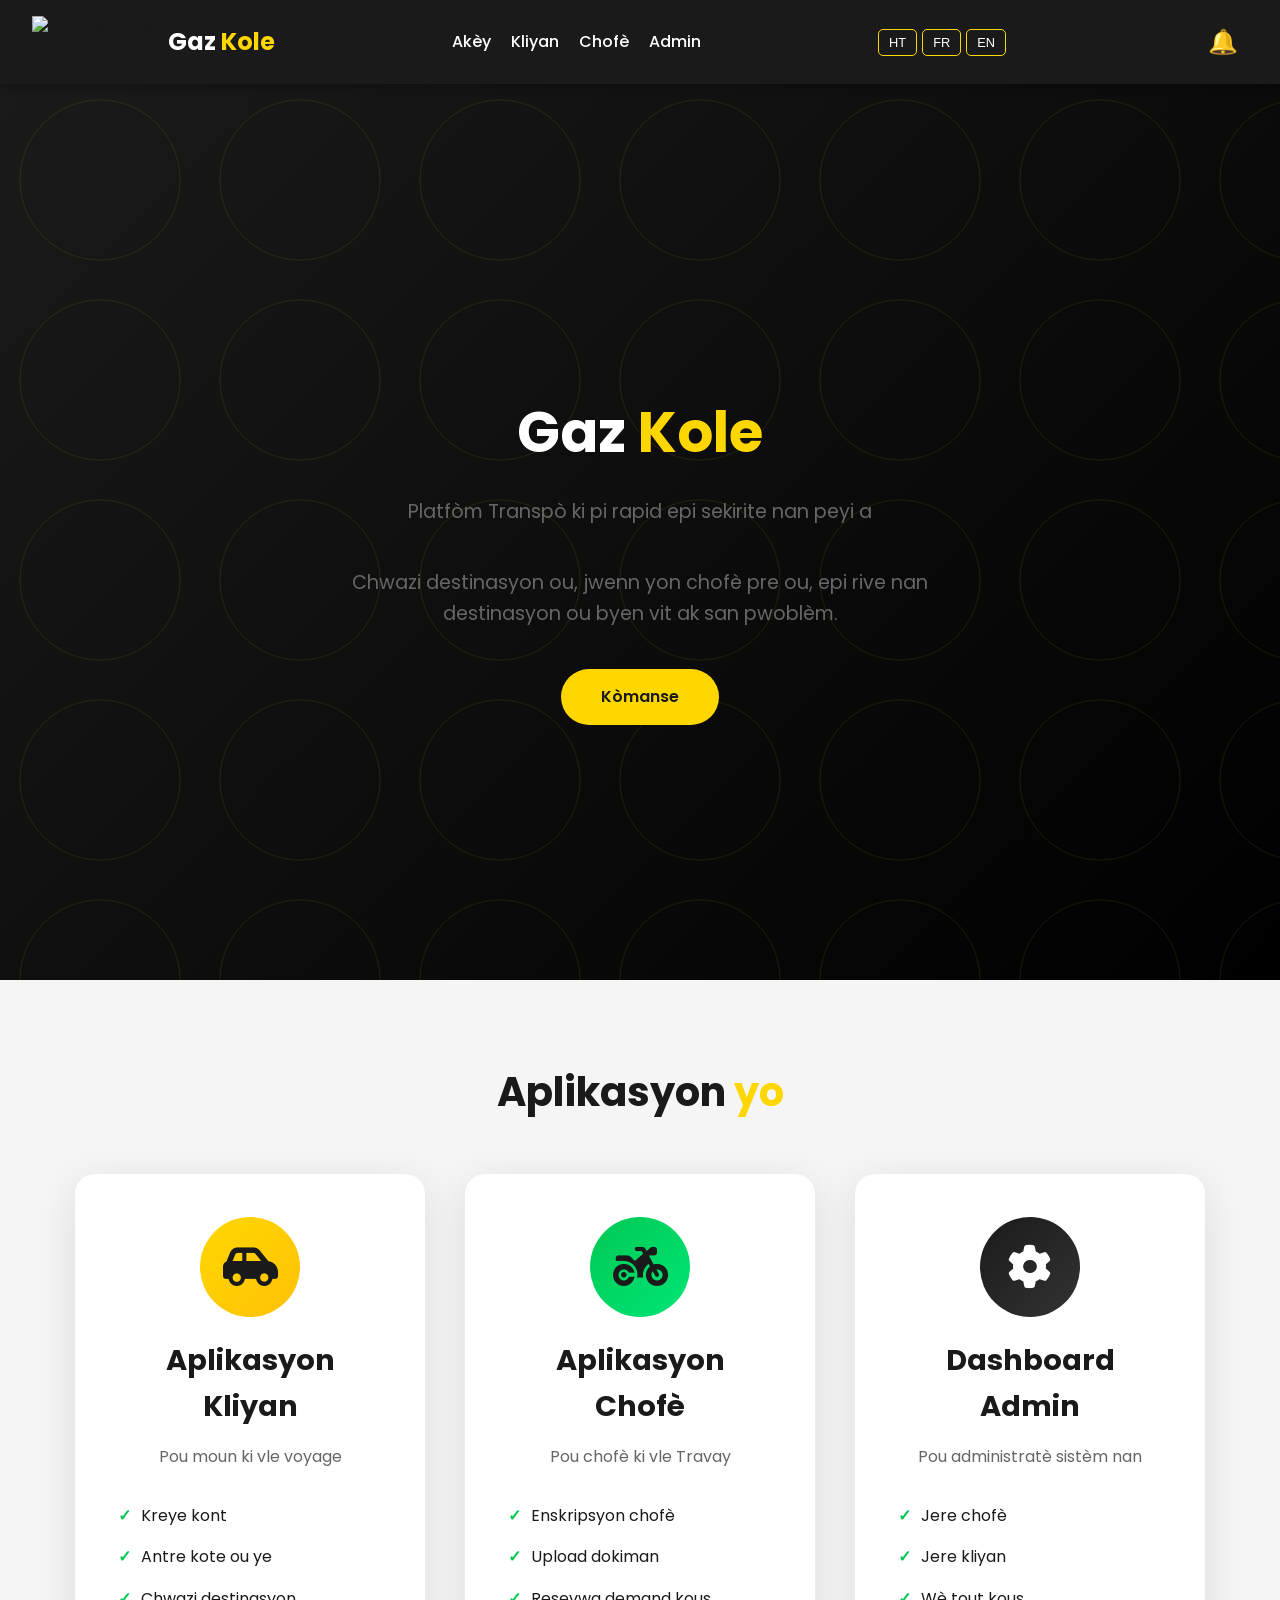
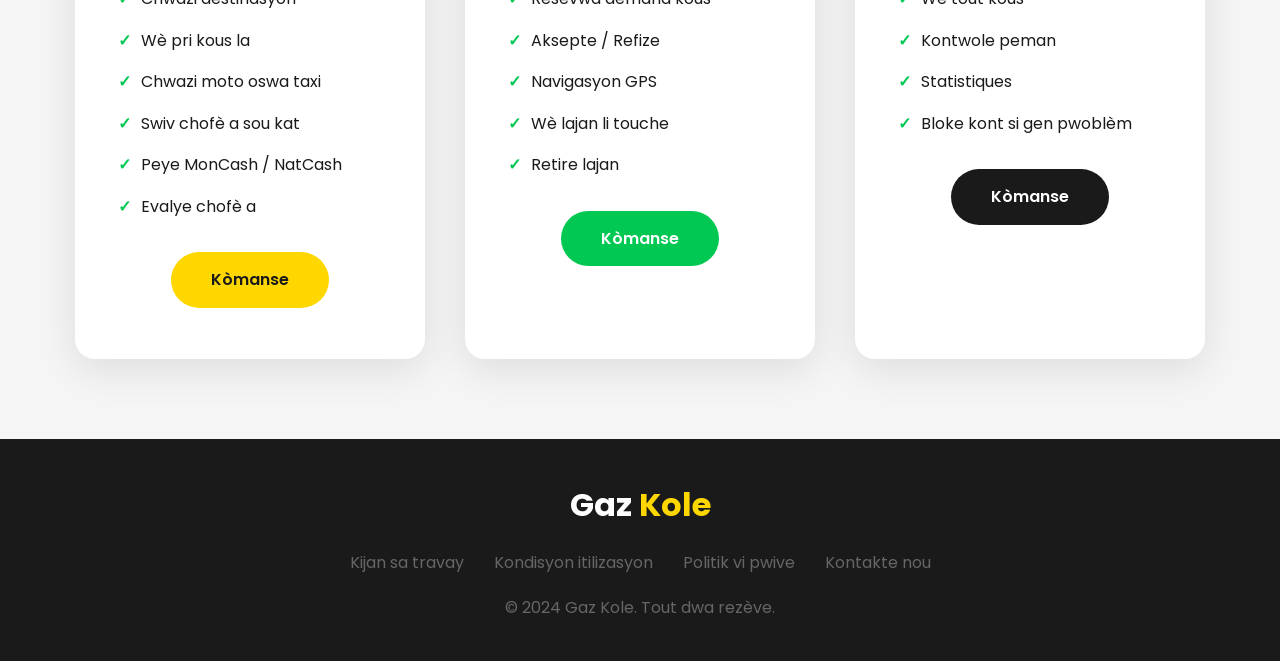
==== commit 14e798ae: "Fix feature list icons encoding" ====
--- a/Desktop/Gaz kole/index.html
+++ b/Desktop/Gaz kole/index.html
@@ -5,7 +5,8 @@
     <meta name="viewport" content="width=device-width, initial-scale=1.0">
     <title>Gaz Kole - Platfòm Transpò</title>
     <link rel="stylesheet" href="css/style.css">
-    <link rel="stylesheet" href="https://cdnjs.cloudflare.com/ajax/libs/font-awesome/6.5.2/css/all.min.css" integrity="sha512-TdXc5Qv5xOcs0HWmjKpG1v5zYFxOrpvxaEjCNSxF8YgM9opx76qBcaWZxr4GD4tY7loqmDr8X8xCfxQghx7Qig==" crossorigin="anonymous" referrerpolicy="no-referrer" />
+    <!-- Font Awesome for icons (no SRI to avoid blocking offline/invalid hash) -->
+    <link rel="stylesheet" href="https://cdnjs.cloudflare.com/ajax/libs/font-awesome/6.5.2/css/all.min.css">
     <link rel="icon" href="data:image/svg+xml,<svg xmlns='http://www.w3.org/2000/svg' viewBox='0 0 100 100'><text y='.9em' font-size='90'>🛵</text></svg>">
     
     <!-- Google Maps API -->
--- a/Desktop/Gaz kole/css/style.css
+++ b/Desktop/Gaz kole/css/style.css
@@ -284,7 +284,7 @@
 }
 
 .app-features li::before {
-    content: 'âœ“';
+    content: "\2713";
     color: var(--primary-green);
     font-weight: bold;
 }
